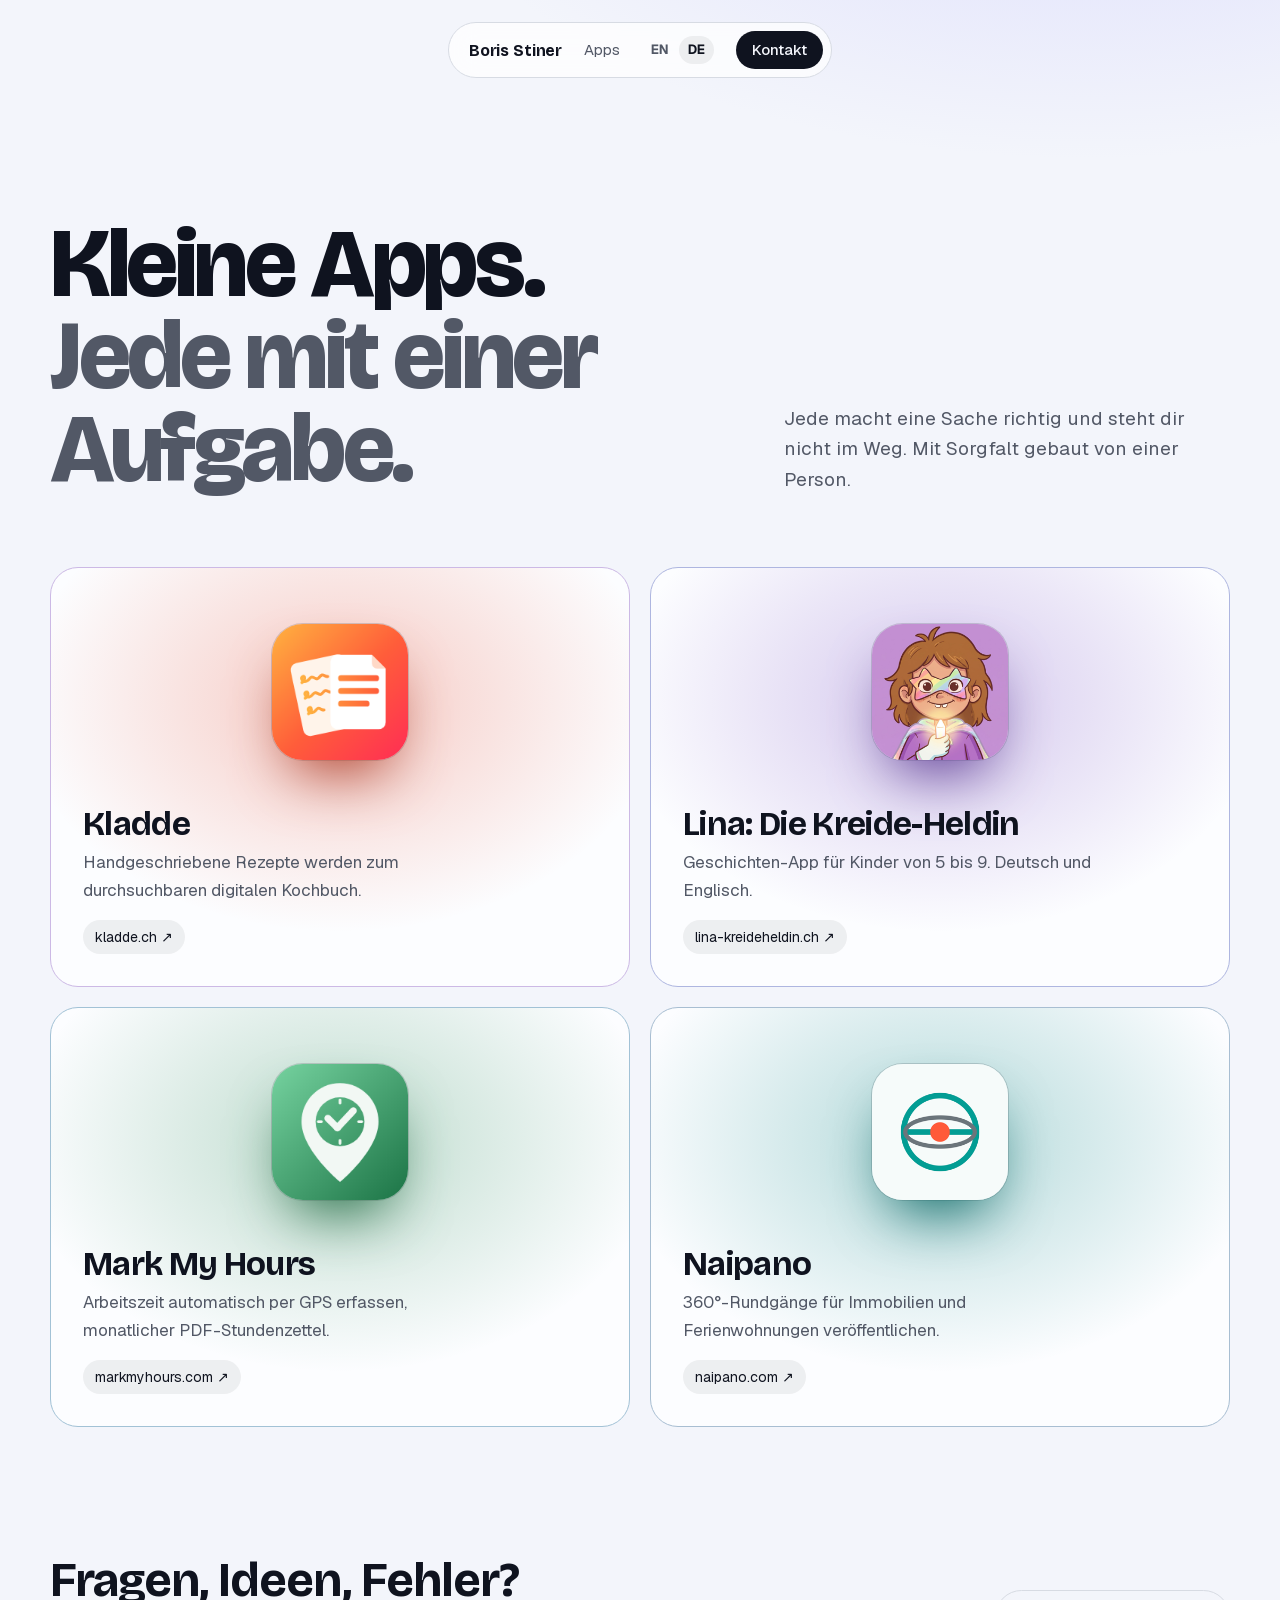
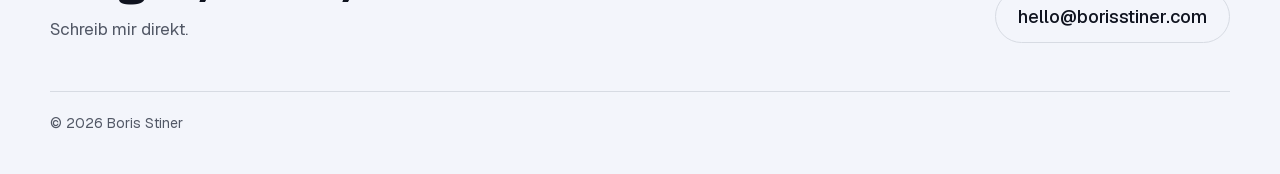
==== de/index.html @ 5c9b4561 "Lina page moves to lina-kreideheldin.ch (301), start page in English and German - lumina/ answers wi" ====
<!doctype html><html lang="de" data-lang="de"><head><meta charset="utf-8">
<meta name="viewport" content="width=device-width, initial-scale=1, viewport-fit=cover">
<title lang="de">Apps von Boris Stiner</title>
<meta lang="de" name="description" content="Kleine Apps von Boris Stiner. Jede macht eine Sache richtig.">
<link rel="canonical" href="https://apps.borisstiner.com/de/">
<link rel="alternate" hreflang="de" href="https://apps.borisstiner.com/de/">
<link rel="alternate" hreflang="en" href="https://apps.borisstiner.com/">
<link rel="alternate" hreflang="x-default" href="https://apps.borisstiner.com/">
<meta property="og:url" content="https://apps.borisstiner.com/de/">
<meta property="og:locale" content="de_CH">
<meta property="og:locale:alternate" content="en_GB">
<meta name="theme-color" content="#f3f4fa" media="(prefers-color-scheme: light)">
<meta name="theme-color" content="#0d1020" media="(prefers-color-scheme: dark)">
<link rel="icon" href="../app-icons/hitori.png">
<link rel="stylesheet" href="/fonts/21504bb7bd.css">
<style>
/* Gallery: each app on a stage lit in its own colour (--c on the tile). Light and dark follow the system. */
:root {
  --bg: oklch(97% 0.008 268); --surface: oklch(99.5% 0.003 268); --fg: oklch(19% 0.025 268);
  --mute: oklch(46% 0.025 268); --line: oklch(89% 0.012 268); --glass: oklch(100% 0 0 / .72); --halo: oklch(86% 0.07 285 / .55);
  --glow: 30%; --chip: oklch(19% 0.025 268 / .06); --shadow: oklch(19% 0.025 268 / .16);
  --display: "Bricolage Grotesque", "Avenir Next", system-ui, sans-serif;
  --body: "Geist", "Helvetica Neue", system-ui, sans-serif;
  --ease-out: cubic-bezier(.2,.7,.2,1);
  color-scheme: light;
}
@media (prefers-color-scheme: dark) { :root {
  --bg: oklch(15% 0.025 268); --surface: oklch(20% 0.03 268); --fg: oklch(95% 0.01 268);
  --mute: oklch(74% 0.025 268); --line: oklch(30% 0.03 268); --glass: oklch(24% 0.03 268 / .72); --halo: oklch(32% 0.09 285 / .55);
  --glow: 46%; --chip: oklch(100% 0 0 / .08); --shadow: oklch(100% 0 0 / .08);
  color-scheme: dark } }
html, body { overflow-x: clip }
body { margin: 0; background: var(--bg); color: var(--fg); font: 400 17px/1.6 var(--body);
  background-image: radial-gradient(60rem 30rem at 85% -10%, var(--halo), transparent 70%); background-repeat: no-repeat }
a:focus-visible { outline: 2px solid var(--fg); outline-offset: 3px }
.wrap { max-width: 1180px; margin: 0 auto; padding-left: max(20px, env(safe-area-inset-left)); padding-right: max(20px, env(safe-area-inset-right)) }

.nav { display: flex; justify-content: center; padding-top: max(22px, env(safe-area-inset-top)) }
.pill { display: flex; gap: 6px 22px; align-items: center; padding: 8px 8px 8px 20px; border-radius: 999px; background: var(--glass);
  border: 1px solid var(--line); backdrop-filter: blur(14px); -webkit-backdrop-filter: blur(14px); font-size: 15px }
.pill b { font: 700 16px var(--display); letter-spacing: -0.01em; white-space: nowrap }
.pill a { color: var(--mute); text-decoration: none; white-space: nowrap }
.pill a:hover { color: var(--fg) }
.pill .cta { color: var(--bg); background: var(--fg); padding: 7px 16px; border-radius: 999px; font-weight: 500 }
.pill .langs { display: flex; gap: 2px }
.pill .langs a { padding: 4px 9px; border-radius: 999px; font-size: 13px; font-weight: 600 }
.pill .langs a[aria-current] { color: var(--fg); background: var(--chip) }
.pill .cta:hover { color: var(--bg); background: var(--mute) }

.hero { display: grid; grid-template-columns: minmax(0, 1.5fr) minmax(0, 1fr); gap: 24px 64px; align-items: end; padding-block: clamp(64px, 11vw, 140px) clamp(40px, 6vw, 72px) }
.hero h1 { font: 800 clamp(3rem, 7.6vw, 6.4rem)/0.95 var(--display); letter-spacing: -0.035em; margin: 0; overflow-wrap: anywhere; min-width: 0 }
.hero h1 span { color: var(--mute); display: block }
.hero p { color: var(--mute); font-size: 19px; max-width: 40ch; margin: 0 }

.grid { display: grid; grid-template-columns: repeat(2, minmax(0, 1fr)); gap: 20px }
.tile { display: grid; grid-template-rows: 1fr auto; min-height: 420px; padding: 32px; border-radius: 28px; box-sizing: border-box;
  text-decoration: none; color: var(--fg); border: 1px solid color-mix(in oklch, var(--c) 30%, var(--line));
  background: radial-gradient(28rem 20rem at 50% 32%, color-mix(in oklch, var(--c) var(--glow), transparent), transparent 72%), var(--surface);
  transition: transform .4s var(--ease-out), border-color .3s var(--ease-out) }
.tile:last-child:nth-child(odd) { grid-column: 1 / -1 } /* an odd app count never leaves a lone half tile */
.tile:hover { transform: translateY(-4px); border-color: color-mix(in oklch, var(--c) 60%, var(--line)) }
.stage { display: grid; justify-items: center; align-items: start; padding-block: 24px 40px }
.tile img { width: 136px; height: 136px; border-radius: 31px; transition: transform .5s var(--ease-out);
  box-shadow: 0 30px 60px -20px color-mix(in oklch, var(--c) 80%, black), 0 0 0 1px var(--shadow) }
.tile:hover img { transform: scale(1.05) translateY(-4px) }
.meta { display: grid; justify-items: start; gap: 16px }
.meta div { min-width: 0 }
.tile h2 { font: 700 clamp(1.6rem, 2.6vw, 2.1rem)/1.05 var(--display); letter-spacing: -0.02em; margin: 0 }
.tile p { color: var(--mute); margin: 8px 0 0; max-width: 38ch }
.url { font-size: 14px; padding: 6px 12px; border-radius: 999px; background: var(--chip); white-space: nowrap }

.contact { padding-block: clamp(80px, 10vw, 128px) 48px; display: grid; grid-template-columns: minmax(0, 1fr) auto; gap: 24px; align-items: end }
.contact h2 { font: 700 clamp(1.8rem, 4vw, 3rem)/1.05 var(--display); letter-spacing: -0.02em; margin: 0 }
.contact p { color: var(--mute); margin: 10px 0 0 }
.mail { font: 500 18px var(--body); color: var(--fg); text-decoration: none; padding: 14px 22px; border: 1px solid var(--line); border-radius: 999px; white-space: nowrap; width: fit-content }
.mail:hover { border-color: var(--mute) }
footer { color: var(--mute); font-size: 14px; border-top: 1px solid var(--line); padding-block: 20px max(40px, env(safe-area-inset-bottom)) }

@media (max-width: 760px) {
  .hero, .grid, .contact { grid-template-columns: minmax(0, 1fr) }
  .tile { min-height: 360px; padding: 24px }
  .pill > a:not(.cta) { display: none }
}
@media (prefers-reduced-motion: reduce) { * { transition: none !important; transform: none !important } }
</style></head><body>
<div class="wrap">
  <nav class="nav" aria-label="Site"><div class="pill"><b>Boris Stiner</b><a href="#apps">Apps</a><span class="langs" role="group" aria-label="Sprache"><a href="https://apps.borisstiner.com/" hreflang="en">EN</a><a href="https://apps.borisstiner.com/de/" aria-current="page" hreflang="de">DE</a></span><a class="cta" href="#contact"><span lang="de">Kontakt</span></a></div></nav>
  <header class="hero">
    <h1 lang="de">Kleine Apps. <span>Jede mit einer Aufgabe.</span></h1>
    <p lang="de">Jede macht eine Sache richtig und steht dir nicht im Weg. Mit Sorgfalt gebaut von einer Person.</p>
  </header>
  <main class="grid" id="apps" aria-label="Apps">
    <a class="tile" href="https://kladde.ch" style="--c: #E8553A"><div class="stage"><img src="../app-icons/kladde.png" alt="" width="136" height="136"></div>
      <div class="meta"><div><h2>Kladde</h2><p><span lang="de">Handgeschriebene Rezepte werden zum durchsuchbaren digitalen Kochbuch.</span></p></div><span class="url">kladde.ch ↗</span></div></a>
    <a lang="de" class="tile" href="https://lina-kreideheldin.ch/" style="--c: #7b4fc4"><div class="stage"><img src="../app-icons/lumina.png" alt="" width="136" height="136"></div>
      <div class="meta"><div><h2>Lina: Die Kreide-Heldin</h2><p>Geschichten-App für Kinder von 5 bis 9. Deutsch und Englisch.</p></div><span class="url">lina-kreideheldin.ch ↗</span></div></a>
    <a class="tile" href="https://markmyhours.com" style="--c: #2F8F5B"><div class="stage"><img src="../app-icons/markmyhours.png" alt="" width="136" height="136"></div>
      <div class="meta"><div><h2>Mark My Hours</h2><p><span lang="de">Arbeitszeit automatisch per GPS erfassen, monatlicher PDF-Stundenzettel.</span></p></div><span class="url">markmyhours.com ↗</span></div></a>
    <a class="tile" href="https://naipano.com" style="--c: #0A8784"><div class="stage"><img src="../app-icons/naipano.png" alt="" width="136" height="136"></div>
      <div class="meta"><div><h2>Naipano</h2><p><span lang="de">360°-Rundgänge für Immobilien und Ferienwohnungen veröffentlichen.</span></p></div><span class="url">naipano.com ↗</span></div></a>
  </main>
  <section class="contact" id="contact">
    <div><h2><span lang="de">Fragen, Ideen, Fehler?</span></h2><p><span lang="de">Schreib mir direkt.</span></p></div>
    <a class="mail" href="mailto:hello@borisstiner.com">hello@borisstiner.com</a>
  </section>
  <footer>© 2026 Boris Stiner</footer>
</div>
</body></html>
---- fonts/21504bb7bd.css ----
/* Self-hosted copy of https://fonts.googleapis.com/css2?family=Bricolage+Grotesque:opsz,wght@12..96,700;12..96,800&family=Geist:wght@400;500&display=swap (no requests to Google) */
/* latin-ext */
@font-face {
  font-family: 'Bricolage Grotesque';
  font-style: normal;
  font-weight: 700;
  font-stretch: 100%;
  font-display: swap;
  src: url(/fonts/BricolageGrotesque-10d6a58294.woff2) format('woff2');
  unicode-range: U+0100-02BA, U+02BD-02C5, U+02C7-02CC, U+02CE-02D7, U+02DD-02FF, U+0304, U+0308, U+0329, U+1D00-1DBF, U+1E00-1E9F, U+1EF2-1EFF, U+2020, U+20A0-20AB, U+20AD-20C4, U+2113, U+2C60-2C7F, U+A720-A7FF;
}
/* latin */
@font-face {
  font-family: 'Bricolage Grotesque';
  font-style: normal;
  font-weight: 700;
  font-stretch: 100%;
  font-display: swap;
  src: url(/fonts/BricolageGrotesque-3b58e8bdf7.woff2) format('woff2');
  unicode-range: U+0000-00FF, U+0131, U+0152-0153, U+02BB-02BC, U+02C6, U+02DA, U+02DC, U+0304, U+0308, U+0329, U+2000-206F, U+20AC, U+2122, U+2191, U+2193, U+2212, U+2215, U+FEFF, U+FFFD;
}
/* latin-ext */
@font-face {
  font-family: 'Bricolage Grotesque';
  font-style: normal;
  font-weight: 800;
  font-stretch: 100%;
  font-display: swap;
  src: url(/fonts/BricolageGrotesque-10d6a58294.woff2) format('woff2');
  unicode-range: U+0100-02BA, U+02BD-02C5, U+02C7-02CC, U+02CE-02D7, U+02DD-02FF, U+0304, U+0308, U+0329, U+1D00-1DBF, U+1E00-1E9F, U+1EF2-1EFF, U+2020, U+20A0-20AB, U+20AD-20C4, U+2113, U+2C60-2C7F, U+A720-A7FF;
}
/* latin */
@font-face {
  font-family: 'Bricolage Grotesque';
  font-style: normal;
  font-weight: 800;
  font-stretch: 100%;
  font-display: swap;
  src: url(/fonts/BricolageGrotesque-3b58e8bdf7.woff2) format('woff2');
  unicode-range: U+0000-00FF, U+0131, U+0152-0153, U+02BB-02BC, U+02C6, U+02DA, U+02DC, U+0304, U+0308, U+0329, U+2000-206F, U+20AC, U+2122, U+2191, U+2193, U+2212, U+2215, U+FEFF, U+FFFD;
}
/* latin-ext */
@font-face {
  font-family: 'Geist';
  font-style: normal;
  font-weight: 400;
  font-display: swap;
  src: url(/fonts/Geist-e6da4874bc.woff2) format('woff2');
  unicode-range: U+0100-02BA, U+02BD-02C5, U+02C7-02CC, U+02CE-02D7, U+02DD-02FF, U+0304, U+0308, U+0329, U+1D00-1DBF, U+1E00-1E9F, U+1EF2-1EFF, U+2020, U+20A0-20AB, U+20AD-20C4, U+2113, U+2C60-2C7F, U+A720-A7FF;
}
/* latin */
@font-face {
  font-family: 'Geist';
  font-style: normal;
  font-weight: 400;
  font-display: swap;
  src: url(/fonts/Geist-edc7ad59a4.woff2) format('woff2');
  unicode-range: U+0000-00FF, U+0131, U+0152-0153, U+02BB-02BC, U+02C6, U+02DA, U+02DC, U+0304, U+0308, U+0329, U+2000-206F, U+20AC, U+2122, U+2191, U+2193, U+2212, U+2215, U+FEFF, U+FFFD;
}
/* latin-ext */
@font-face {
  font-family: 'Geist';
  font-style: normal;
  font-weight: 500;
  font-display: swap;
  src: url(/fonts/Geist-e6da4874bc.woff2) format('woff2');
  unicode-range: U+0100-02BA, U+02BD-02C5, U+02C7-02CC, U+02CE-02D7, U+02DD-02FF, U+0304, U+0308, U+0329, U+1D00-1DBF, U+1E00-1E9F, U+1EF2-1EFF, U+2020, U+20A0-20AB, U+20AD-20C4, U+2113, U+2C60-2C7F, U+A720-A7FF;
}
/* latin */
@font-face {
  font-family: 'Geist';
  font-style: normal;
  font-weight: 500;
  font-display: swap;
  src: url(/fonts/Geist-edc7ad59a4.woff2) format('woff2');
  unicode-range: U+0000-00FF, U+0131, U+0152-0153, U+02BB-02BC, U+02C6, U+02DA, U+02DC, U+0304, U+0308, U+0329, U+2000-206F, U+20AC, U+2122, U+2191, U+2193, U+2212, U+2215, U+FEFF, U+FFFD;
}
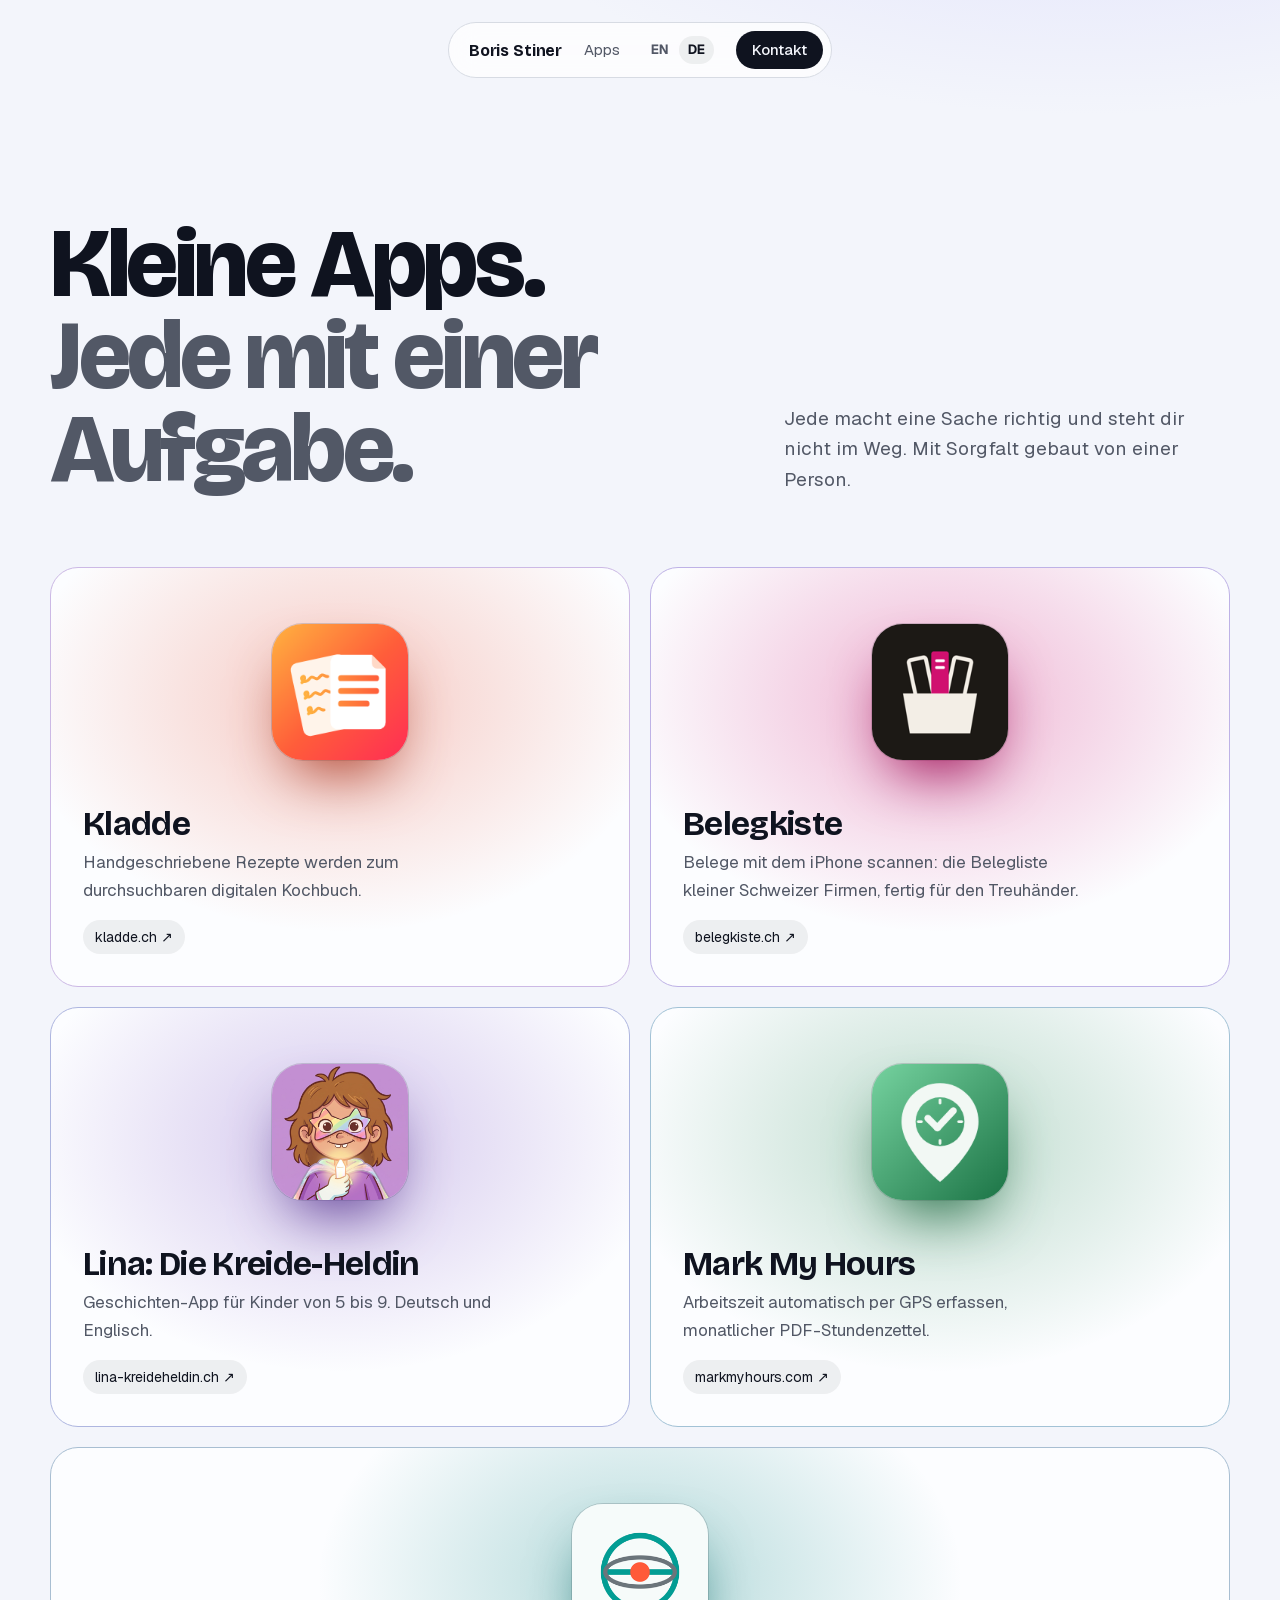
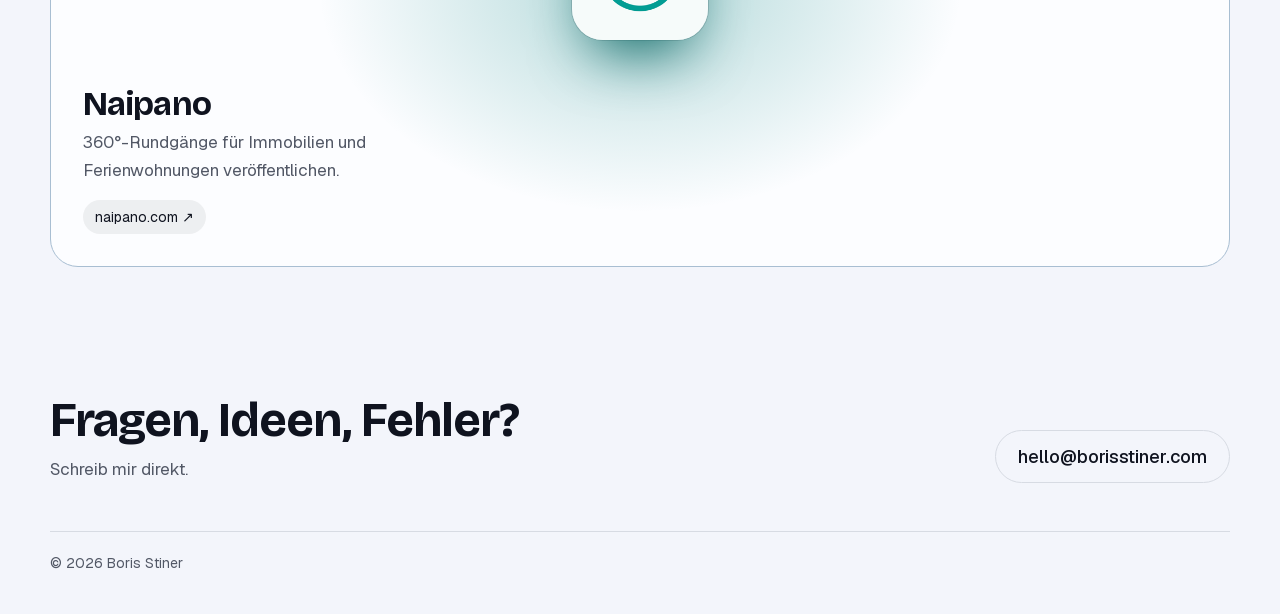
==== commit 49947c26: "Belegkiste on the gallery (belegkiste.ch, magenta, DE + EN) Co-Authored-By: Claude Opus 5.5 <noreply" ====
--- a/de/index.html
+++ b/de/index.html
@@ -92,6 +92,8 @@
   <main class="grid" id="apps" aria-label="Apps">
     <a class="tile" href="https://kladde.ch" style="--c: #E8553A"><div class="stage"><img src="../app-icons/kladde.png" alt="" width="136" height="136"></div>
       <div class="meta"><div><h2>Kladde</h2><p><span lang="de">Handgeschriebene Rezepte werden zum durchsuchbaren digitalen Kochbuch.</span></p></div><span class="url">kladde.ch ↗</span></div></a>
+    <a class="tile" href="https://belegkiste.ch/" style="--c: #d0106f"><div class="stage"><img src="../app-icons/belegkiste.png" alt="" width="136" height="136"></div>
+      <div class="meta"><div><h2>Belegkiste</h2><p><span lang="de">Belege mit dem iPhone scannen: die Belegliste kleiner Schweizer Firmen, fertig für den Treuhänder.</span></p></div><span class="url">belegkiste.ch ↗</span></div></a>
     <a lang="de" class="tile" href="https://lina-kreideheldin.ch/" style="--c: #7b4fc4"><div class="stage"><img src="../app-icons/lumina.png" alt="" width="136" height="136"></div>
       <div class="meta"><div><h2>Lina: Die Kreide-Heldin</h2><p>Geschichten-App für Kinder von 5 bis 9. Deutsch und Englisch.</p></div><span class="url">lina-kreideheldin.ch ↗</span></div></a>
     <a class="tile" href="https://markmyhours.com" style="--c: #2F8F5B"><div class="stage"><img src="../app-icons/markmyhours.png" alt="" width="136" height="136"></div>
